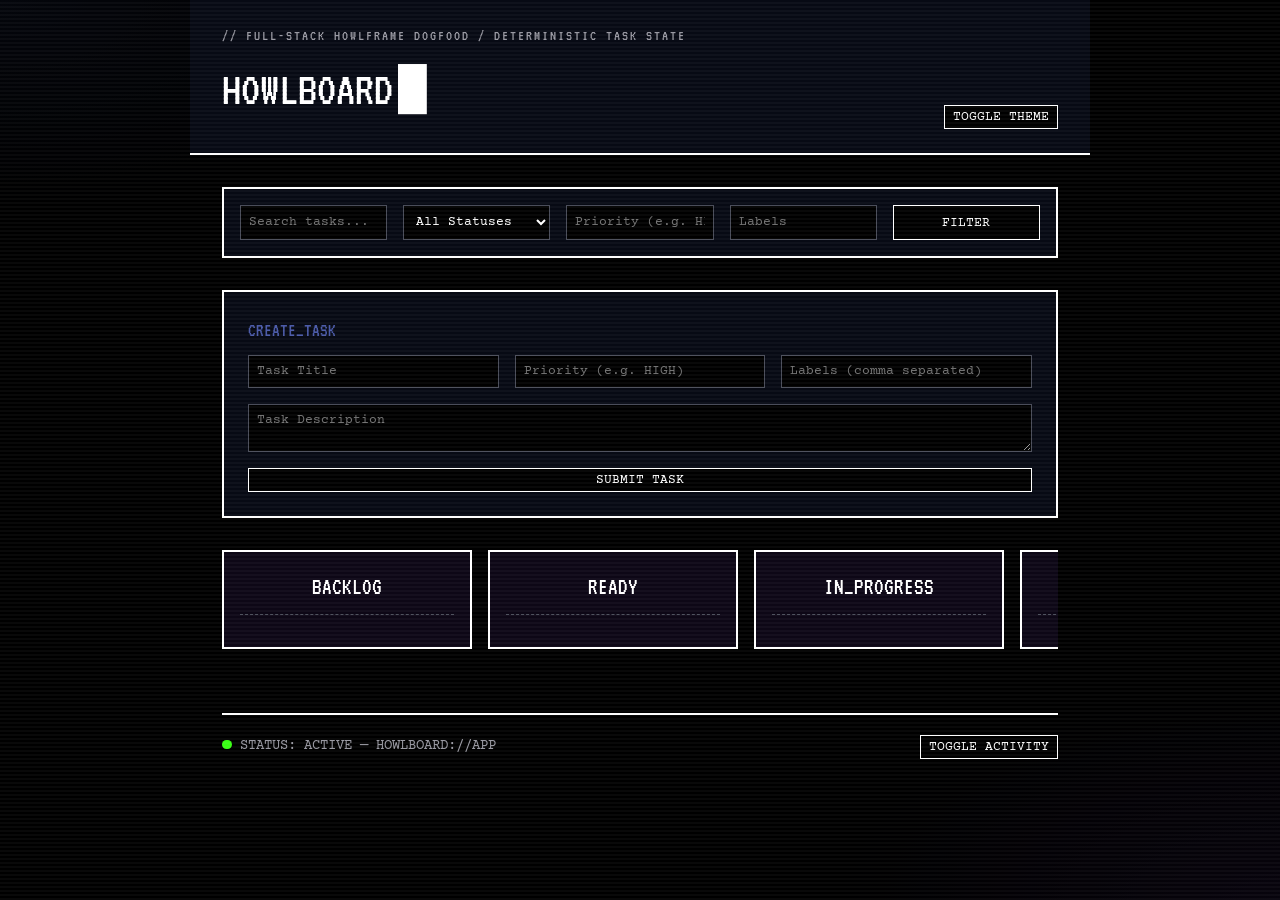
==== frontend/index.html @ 95d1010d "feat(board): persist tasks and activity history" ====
<!DOCTYPE html>
<html lang="en">
<head>
    <meta charset="UTF-8">
    <meta name="viewport" content="width=device-width, initial-scale=1.0">
    <title>HowlBoard | App</title>
    <link rel="stylesheet" href="styles.css">
</head>
<body>
    <div class="container">
        <header>
            <div>
                <p class="kicker">// full-stack howlframe dogfood / deterministic task state</p>
                <h1>HowlBoard</h1>
            </div>
            <div>
                <button id="theme-toggle">Toggle Theme</button>
            </div>
        </header>

        <div id="error" class="error"></div>

        <div class="filters">
            <input type="text" id="filter-search" placeholder="Search tasks..." />
            <select id="filter-status">
                <option value="">All Statuses</option>
                <option value="BACKLOG">BACKLOG</option>
                <option value="READY">READY</option>
                <option value="IN_PROGRESS">IN_PROGRESS</option>
                <option value="BLOCKED">BLOCKED</option>
                <option value="DONE">DONE</option>
            </select>
            <input type="text" id="filter-priority" placeholder="Priority (e.g. HIGH)" />
            <input type="text" id="filter-labels" placeholder="Labels" />
            <button id="filter-btn">Filter</button>
        </div>

        <div class="controls">
            <div class="controls-header">CREATE_TASK</div>
            <div class="form-group">
                <input type="text" id="new-task-title" placeholder="Task Title" />
                <input type="text" id="new-task-priority" placeholder="Priority (e.g. HIGH)" />
                <input type="text" id="new-task-labels" placeholder="Labels (comma separated)" />
            </div>
            <textarea id="new-task-desc" placeholder="Task Description" rows="2"></textarea>
            <button id="add-btn">Submit Task</button>
        </div>

        <div class="board">
            <div class="column" id="col-backlog">
                <div class="column-header">BACKLOG</div>
                <div id="tasks-backlog"></div>
            </div>
            <div class="column" id="col-ready">
                <div class="column-header">READY</div>
                <div id="tasks-ready"></div>
            </div>
            <div class="column" id="col-inprogress">
                <div class="column-header">IN_PROGRESS</div>
                <div id="tasks-inprogress"></div>
            </div>
            <div class="column" id="col-blocked">
                <div class="column-header">BLOCKED</div>
                <div id="tasks-blocked"></div>
            </div>
            <div class="column" id="col-done">
                <div class="column-header">DONE</div>
                <div id="tasks-done"></div>
            </div>
        </div>

        <div class="activity-drawer" id="activity-drawer">
            <h3>Activity History</h3>
            <div id="activity-list"></div>
        </div>

        <footer>
            <span><span class="status-dot"></span>STATUS: ACTIVE &mdash; HOWLBOARD://APP</span>
            <button id="activity-btn" style="margin-left:auto;">Toggle Activity</button>
        </footer>
    </div>
    <script src="app.js"></script>
</body>
</html>
---- frontend/styles.css ----
/* HowlBoard systems-console aesthetic */
@import url('https://fonts.googleapis.com/css2?family=Courier+Prime:ital,wght@0,400;0,700;1,400;1,700&family=VT323&display=swap');

:root {
  --bg: #000000;
  --bg-header: #070a14;
  --bg-code: #0d0716;
  --bg-hover: #131319;
  --fg: #ffffff;
  --fg-muted: #9a9aa3;
  --border: #4a4d5a;
  --border-strong: #ffffff;
  --edge-navy: #4a5aa8;
  --edge-plum: #6e4aa3;
  --edge-green: #39ff14;
  --scanline-color: rgba(255, 255, 255, 0.035);
}

.light-mode {
  --bg: #ffffff;
  --bg-header: #eef1fa;
  --bg-code: #f5f0fa;
  --bg-hover: #f2f2f5;
  --fg: #000000;
  --fg-muted: #55555f;
  --border: #c7c9d1;
  --border-strong: #000000;
  --edge-navy: #3f5089;
  --edge-plum: #6a4d8f;
  --edge-green: #1fa62e;
  --scanline-color: rgba(0, 0, 0, 0.035);
}

* { box-sizing: border-box; }

body {
  margin: 0;
  padding: 0;
  background-color: var(--bg);
  color: var(--fg);
  font-family: 'Courier Prime', 'Courier New', Courier, monospace;
  font-size: 16px;
  line-height: 1.6;
  overflow-x: hidden;
}

body::before {
  content: " ";
  display: block;
  position: fixed;
  inset: 0;
  background:
    radial-gradient(ellipse 60% 40% at 0% 0%, var(--bg-header) 0%, transparent 60%),
    radial-gradient(ellipse 60% 40% at 100% 100%, var(--bg-code) 0%, transparent 60%);
  opacity: 0.6;
  z-index: 0;
  pointer-events: none;
}

body::after {
  content: " ";
  display: block;
  position: fixed;
  top: 0; left: 0; bottom: 0; right: 0;
  background: linear-gradient(rgba(0, 0, 0, 0) 50%, var(--scanline-color) 50%);
  z-index: 2;
  background-size: 100% 4px;
  pointer-events: none;
}

.container {
  max-width: 900px;
  margin: 0 auto;
  padding: 2rem;
  position: relative;
  z-index: 1;
}

header {
  background-color: var(--bg-header);
  border-bottom: 2px solid var(--border-strong);
  margin: -2rem -2rem 2rem -2rem;
  padding: 1.5rem 2rem;
  display: flex;
  justify-content: space-between;
  align-items: flex-end;
}

.kicker {
  font-family: 'VT323', monospace;
  color: var(--fg-muted);
  text-transform: uppercase;
  letter-spacing: 2px;
  font-size: 0.95rem;
  margin: 0 0 0.25rem 0;
}

h1, h2, h3 {
  font-family: 'VT323', 'Courier New', Courier, monospace;
  text-transform: uppercase;
  margin: 0 0 1rem 0;
  font-weight: normal;
}

h1 {
  font-size: 3rem;
  margin-bottom: 0;
  letter-spacing: 0;
}
h1::after {
  content: '█';
  animation: blink 1s step-end infinite;
  margin-left: 5px;
}
@keyframes blink {
  0%, 100% { opacity: 1; }
  50% { opacity: 0; }
}

.error {
  color: #ff3333;
  margin-bottom: 1rem;
  font-weight: bold;
}

.board {
  display: flex;
  gap: 1rem;
  overflow-x: auto;
  padding-bottom: 1rem;
}

.column {
  flex: 1;
  min-width: 250px;
  background: var(--bg-code);
  border: 2px solid var(--border-strong);
  padding: 1rem;
  display: flex;
  flex-direction: column;
  gap: 1rem;
}

.column-header {
  font-family: 'VT323', monospace;
  font-size: 1.5rem;
  border-bottom: 1px dashed var(--border);
  padding-bottom: 0.5rem;
  text-align: center;
}

.task-card {
  background: var(--bg);
  border: 1px solid var(--border);
  padding: 1rem;
  display: flex;
  flex-direction: column;
  gap: 0.5rem;
}

.task-card:hover {
  border-color: var(--edge-plum);
}

.task-id {
  font-family: 'VT323', monospace;
  color: var(--fg-muted);
  font-size: 0.9rem;
}

.task-title {
  font-weight: bold;
}

.task-desc {
  font-size: 0.85rem;
  color: var(--fg-muted);
}

.task-meta {
  display: flex;
  justify-content: space-between;
  font-size: 0.8rem;
  color: var(--edge-navy);
}

.task-actions {
  display: flex;
  gap: 0.5rem;
  margin-top: 0.5rem;
  flex-wrap: wrap;
}

button {
  background-color: var(--bg);
  color: var(--fg);
  border: 1px solid var(--border-strong);
  padding: 0.25rem 0.5rem;
  font-family: 'Courier Prime', monospace;
  font-size: 0.8rem;
  cursor: pointer;
  text-transform: uppercase;
}

button:hover {
  background-color: var(--fg);
  color: var(--bg);
}

.controls {
  background: var(--bg-header);
  border: 2px solid var(--border-strong);
  padding: 1.5rem;
  margin-bottom: 2rem;
  display: flex;
  flex-direction: column;
  gap: 1rem;
}

.controls-header {
  font-family: 'VT323', monospace;
  font-size: 1.2rem;
  color: var(--edge-navy);
  margin-bottom: -0.5rem;
}

input, textarea, select {
  background-color: var(--bg);
  color: var(--fg);
  border: 1px solid var(--border);
  padding: 0.5rem;
  font-family: 'Courier Prime', monospace;
  width: 100%;
}

input:focus, textarea:focus, select:focus {
  outline: 1px solid var(--edge-navy);
}

.form-group {
  display: flex;
  gap: 1rem;
}

.form-group > * {
  flex: 1;
}

footer {
  border-top: 2px solid var(--border-strong);
  margin-top: 3rem;
  padding-top: 1.25rem;
  color: var(--fg-muted);
  font-size: 0.9rem;
  display: flex;
  justify-content: space-between;
}
.status-dot {
  display: inline-block;
  width: 0.6rem;
  height: 0.6rem;
  border-radius: 50%;
  background-color: var(--edge-green);
  margin-right: 0.5rem;
  animation: blink 2s step-end infinite;
}

.visible {
  display: block !important;
}

.filters {
  background: var(--bg-header);
  border: 2px solid var(--border-strong);
  padding: 1rem;
  margin-bottom: 2rem;
  display: flex;
  gap: 1rem;
}

.filters > * {
  flex: 1;
}

.activity-drawer {
  display: none;
  background: var(--bg-code);
  border: 2px solid var(--border-strong);
  padding: 1rem;
  margin-top: 2rem;
}

.activity-item {
  border-bottom: 1px dashed var(--border);
  padding: 0.5rem 0;
  font-size: 0.85rem;
}
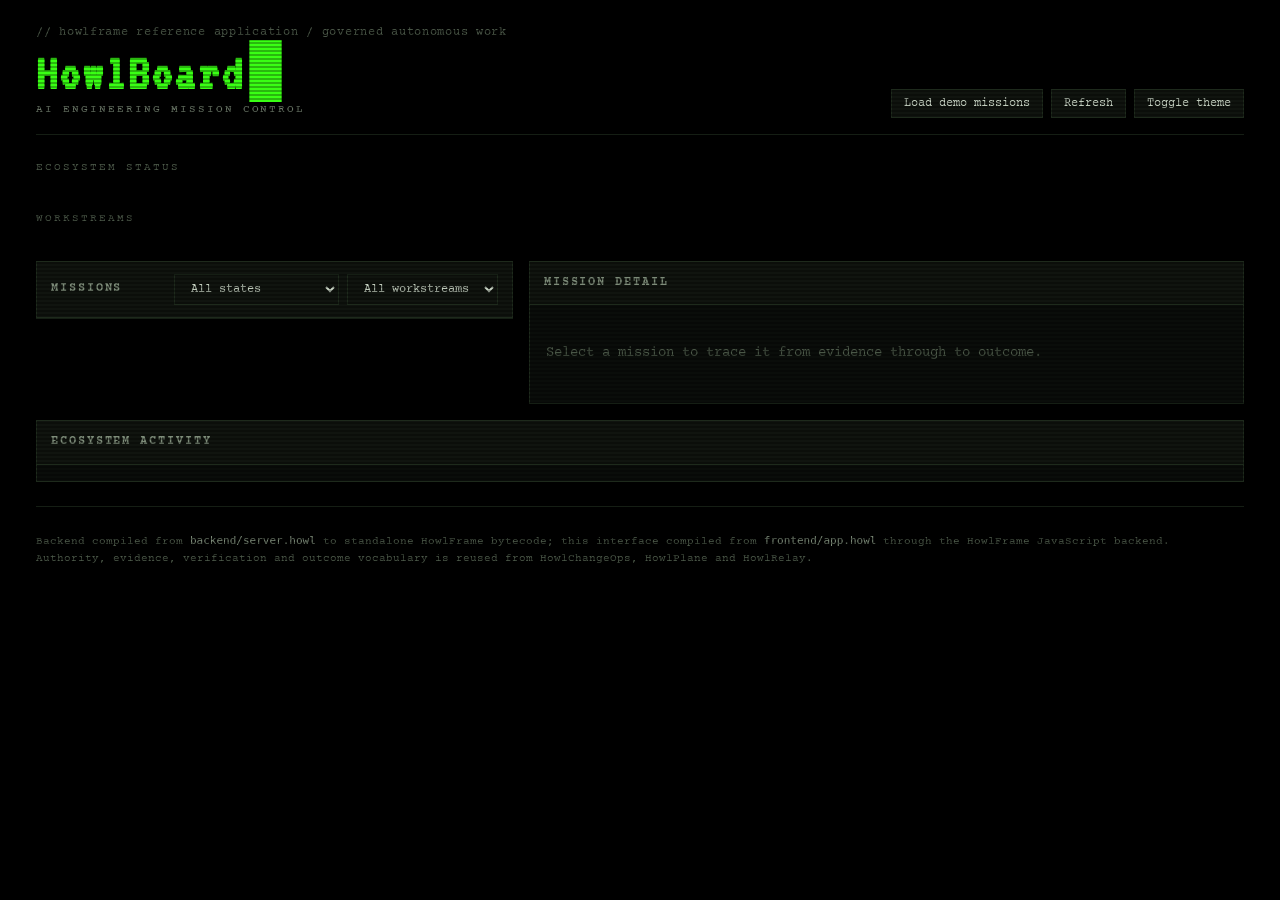
==== commit a85f3903: "feat: supersede the task board with a governed mission model HowlBoard was a generic Kanban board th" ====
--- a/frontend/index.html
+++ b/frontend/index.html
@@ -3,82 +3,94 @@
 <head>
     <meta charset="UTF-8">
     <meta name="viewport" content="width=device-width, initial-scale=1.0">
-    <title>HowlBoard | App</title>
+    <title>HowlBoard | AI Engineering Mission Control</title>
     <link rel="stylesheet" href="styles.css">
 </head>
 <body>
+    <a class="skip-link" href="#missions">Skip to missions</a>
+
     <div class="container">
-        <header>
+        <header class="masthead">
             <div>
-                <p class="kicker">// full-stack howlframe dogfood / deterministic task state</p>
+                <p class="kicker">// howlframe reference application / governed autonomous work</p>
                 <h1>HowlBoard</h1>
+                <p class="subtitle">AI engineering mission control</p>
             </div>
-            <div>
-                <button id="theme-toggle">Toggle Theme</button>
+            <div class="masthead-actions">
+                <button id="seed-btn" type="button">Load demo missions</button>
+                <button id="refresh-btn" type="button">Refresh</button>
+                <button id="theme-toggle" type="button">Toggle theme</button>
             </div>
         </header>
 
-        <div id="error" class="error"></div>
+        <div id="error" class="error" role="alert" aria-live="assertive"></div>
 
-        <div class="filters">
-            <input type="text" id="filter-search" placeholder="Search tasks..." />
-            <select id="filter-status">
-                <option value="">All Statuses</option>
-                <option value="BACKLOG">BACKLOG</option>
-                <option value="READY">READY</option>
-                <option value="IN_PROGRESS">IN_PROGRESS</option>
-                <option value="BLOCKED">BLOCKED</option>
-                <option value="DONE">DONE</option>
-            </select>
-            <input type="text" id="filter-priority" placeholder="Priority (e.g. HIGH)" />
-            <input type="text" id="filter-labels" placeholder="Labels" />
-            <button id="filter-btn">Filter</button>
+        <section aria-labelledby="status-heading">
+            <h2 id="status-heading" class="section-heading">Ecosystem status</h2>
+            <div id="stats" class="stats"></div>
+        </section>
+
+        <section aria-labelledby="projects-heading">
+            <h2 id="projects-heading" class="section-heading">Workstreams</h2>
+            <div id="projects" class="projects"></div>
+        </section>
+
+        <div class="layout">
+            <section id="missions" class="panel" aria-labelledby="missions-heading">
+                <div class="panel-head">
+                    <h2 id="missions-heading">Missions</h2>
+                    <div class="filters">
+                        <label class="visually-hidden" for="filter-state">Filter by state</label>
+                        <select id="filter-state">
+                            <option value="">All states</option>
+                            <option value="CREATED">CREATED</option>
+                            <option value="ROUTED">ROUTED</option>
+                            <option value="EXECUTING">EXECUTING</option>
+                            <option value="AWAITING_APPROVAL">AWAITING_APPROVAL</option>
+                            <option value="VERIFYING">VERIFYING</option>
+                            <option value="REMEDIATING">REMEDIATING</option>
+                            <option value="BLOCKED">BLOCKED</option>
+                            <option value="COMPLETED">COMPLETED</option>
+                            <option value="FAILED">FAILED</option>
+                            <option value="CLOSED">CLOSED</option>
+                        </select>
+                        <label class="visually-hidden" for="filter-project">Filter by project</label>
+                        <select id="filter-project">
+                            <option value="">All workstreams</option>
+                        </select>
+                    </div>
+                </div>
+                <div id="mission-list" class="mission-list" aria-live="polite"></div>
+            </section>
+
+            <section id="detail" class="panel detail" aria-labelledby="detail-heading" tabindex="-1">
+                <div class="panel-head">
+                    <h2 id="detail-heading">Mission detail</h2>
+                </div>
+                <div id="mission-detail" class="mission-detail">
+                    <p class="empty">Select a mission to trace it from evidence through to outcome.</p>
+                </div>
+            </section>
         </div>
 
-        <div class="controls">
-            <div class="controls-header">CREATE_TASK</div>
-            <div class="form-group">
-                <input type="text" id="new-task-title" placeholder="Task Title" />
-                <input type="text" id="new-task-priority" placeholder="Priority (e.g. HIGH)" />
-                <input type="text" id="new-task-labels" placeholder="Labels (comma separated)" />
+        <section class="panel" aria-labelledby="feed-heading">
+            <div class="panel-head">
+                <h2 id="feed-heading">Ecosystem activity</h2>
             </div>
-            <textarea id="new-task-desc" placeholder="Task Description" rows="2"></textarea>
-            <button id="add-btn">Submit Task</button>
-        </div>
+            <div id="feed" class="feed" aria-live="polite"></div>
+        </section>
 
-        <div class="board">
-            <div class="column" id="col-backlog">
-                <div class="column-header">BACKLOG</div>
-                <div id="tasks-backlog"></div>
-            </div>
-            <div class="column" id="col-ready">
-                <div class="column-header">READY</div>
-                <div id="tasks-ready"></div>
-            </div>
-            <div class="column" id="col-inprogress">
-                <div class="column-header">IN_PROGRESS</div>
-                <div id="tasks-inprogress"></div>
-            </div>
-            <div class="column" id="col-blocked">
-                <div class="column-header">BLOCKED</div>
-                <div id="tasks-blocked"></div>
-            </div>
-            <div class="column" id="col-done">
-                <div class="column-header">DONE</div>
-                <div id="tasks-done"></div>
-            </div>
-        </div>
-
-        <div class="activity-drawer" id="activity-drawer">
-            <h3>Activity History</h3>
-            <div id="activity-list"></div>
-        </div>
-
-        <footer>
-            <span><span class="status-dot"></span>STATUS: ACTIVE &mdash; HOWLBOARD://APP</span>
-            <button id="activity-btn" style="margin-left:auto;">Toggle Activity</button>
+        <footer class="colophon">
+            <p>
+                Backend compiled from <code>backend/server.howl</code> to standalone
+                HowlFrame bytecode; this interface compiled from
+                <code>frontend/app.howl</code> through the HowlFrame JavaScript backend.
+                Authority, evidence, verification and outcome vocabulary is reused from
+                HowlChangeOps, HowlPlane and HowlRelay.
+            </p>
         </footer>
     </div>
+
     <script src="app.js"></script>
 </body>
 </html>
--- a/frontend/styles.css
+++ b/frontend/styles.css
@@ -1,297 +1,473 @@
-/* HowlBoard systems-console aesthetic */
-@import url('https://fonts.googleapis.com/css2?family=Courier+Prime:ital,wght@0,400;0,700;1,400;1,700&family=VT323&display=swap');
+/* HowlBoard mission control.
+   Keeps the CRT/phosphor identity of the original board, but state colour is
+   semantic: one hue per lifecycle state, reused nowhere else. Every state also
+   carries a text label, so nothing is signalled by colour alone. */
+
+@import url('https://fonts.googleapis.com/css2?family=Courier+Prime:wght@400;700&family=VT323&display=swap');
 
 :root {
-  --bg: #000000;
-  --bg-header: #070a14;
-  --bg-code: #0d0716;
-  --bg-hover: #131319;
-  --fg: #ffffff;
-  --fg-muted: #9a9aa3;
-  --border: #4a4d5a;
-  --border-strong: #ffffff;
-  --edge-navy: #4a5aa8;
-  --edge-plum: #6e4aa3;
-  --edge-green: #39ff14;
-  --scanline-color: rgba(255, 255, 255, 0.035);
-}
-
-.light-mode {
-  --bg: #ffffff;
-  --bg-header: #eef1fa;
-  --bg-code: #f5f0fa;
-  --bg-hover: #f2f2f5;
-  --fg: #000000;
-  --fg-muted: #55555f;
-  --border: #c7c9d1;
-  --border-strong: #000000;
-  --edge-navy: #3f5089;
-  --edge-plum: #6a4d8f;
-  --edge-green: #1fa62e;
-  --scanline-color: rgba(0, 0, 0, 0.035);
+    --bg: #000000;
+    --panel: #0a0d0a;
+    --panel-2: #10140f;
+    --edge: #1e2a1c;
+    --text: #c8d4c4;
+    --text-dim: #7d8c79;
+    --text-faint: #4d5a4a;
+
+    --phosphor: #39ff14;
+    --executing: #35d6f5;
+    --awaiting: #f2a91b;
+    --blocked: #ff7a2f;
+    --failed: #ff4d4d;
+    --verifying: #b07cff;
+    --remediating: #ff9f43;
+    --completed: #39ff14;
+    --closed: #6f7d6c;
+
+    --scanline: rgba(0, 0, 0, 0.28);
+    --mono: 'Courier Prime', 'DejaVu Sans Mono', ui-monospace, monospace;
+    --display: 'VT323', 'Courier Prime', monospace;
+}
+
+body.light-mode {
+    --bg: #e7e1ce;
+    --panel: #f4f0e4;
+    --panel-2: #ece7d7;
+    --edge: #c3bca6;
+    --text: #14191c;
+    --text-dim: #4a5158;
+    --text-faint: #6f7780;
+    --phosphor: #0d7a2e;
+    --executing: #087faf;
+    --awaiting: #a3700c;
+    --blocked: #c2521a;
+    --failed: #b32626;
+    --verifying: #6a3fb0;
+    --remediating: #b3651a;
+    --completed: #0d7a2e;
+    --closed: #6f7780;
+    --scanline: rgba(255, 255, 255, 0.22);
 }
 
 * { box-sizing: border-box; }
 
 body {
-  margin: 0;
-  padding: 0;
-  background-color: var(--bg);
-  color: var(--fg);
-  font-family: 'Courier Prime', 'Courier New', Courier, monospace;
-  font-size: 16px;
-  line-height: 1.6;
-  overflow-x: hidden;
-}
-
-body::before {
-  content: " ";
-  display: block;
-  position: fixed;
-  inset: 0;
-  background:
-    radial-gradient(ellipse 60% 40% at 0% 0%, var(--bg-header) 0%, transparent 60%),
-    radial-gradient(ellipse 60% 40% at 100% 100%, var(--bg-code) 0%, transparent 60%);
-  opacity: 0.6;
-  z-index: 0;
-  pointer-events: none;
+    margin: 0;
+    background: var(--bg);
+    color: var(--text);
+    font-family: var(--mono);
+    font-size: 14px;
+    line-height: 1.55;
 }
 
 body::after {
-  content: " ";
-  display: block;
-  position: fixed;
-  top: 0; left: 0; bottom: 0; right: 0;
-  background: linear-gradient(rgba(0, 0, 0, 0) 50%, var(--scanline-color) 50%);
-  z-index: 2;
-  background-size: 100% 4px;
-  pointer-events: none;
+    content: "";
+    position: fixed;
+    inset: 0;
+    pointer-events: none;
+    z-index: 9999;
+    background: linear-gradient(transparent 50%, var(--scanline) 50%);
+    background-size: 100% 4px;
 }
 
 .container {
-  max-width: 900px;
-  margin: 0 auto;
-  padding: 2rem;
-  position: relative;
-  z-index: 1;
-}
-
-header {
-  background-color: var(--bg-header);
-  border-bottom: 2px solid var(--border-strong);
-  margin: -2rem -2rem 2rem -2rem;
-  padding: 1.5rem 2rem;
-  display: flex;
-  justify-content: space-between;
-  align-items: flex-end;
+    max-width: 1240px;
+    margin: 0 auto;
+    padding-block: 24px;
+    padding-inline: 16px;
+}
+
+.skip-link {
+    position: absolute;
+    left: -9999px;
+    background: var(--phosphor);
+    color: var(--bg);
+    padding: 8px 14px;
+    z-index: 10000;
+}
+.skip-link:focus { left: 16px; top: 16px; }
+
+.visually-hidden {
+    position: absolute;
+    width: 1px; height: 1px;
+    margin: -1px; padding: 0;
+    overflow: hidden; clip: rect(0 0 0 0);
+    white-space: nowrap; border: 0;
+}
+
+/* ---------------------------------------------------------------- masthead */
+
+.masthead {
+    display: flex;
+    flex-wrap: wrap;
+    gap: 16px;
+    justify-content: space-between;
+    align-items: flex-end;
+    border-bottom: 1px solid var(--edge);
+    padding-bottom: 16px;
+    margin-bottom: 24px;
 }
 
 .kicker {
-  font-family: 'VT323', monospace;
-  color: var(--fg-muted);
-  text-transform: uppercase;
-  letter-spacing: 2px;
-  font-size: 0.95rem;
-  margin: 0 0 0.25rem 0;
-}
-
-h1, h2, h3 {
-  font-family: 'VT323', 'Courier New', Courier, monospace;
-  text-transform: uppercase;
-  margin: 0 0 1rem 0;
-  font-weight: normal;
-}
-
-h1 {
-  font-size: 3rem;
-  margin-bottom: 0;
-  letter-spacing: 0;
-}
-h1::after {
-  content: '█';
-  animation: blink 1s step-end infinite;
-  margin-left: 5px;
-}
-@keyframes blink {
-  0%, 100% { opacity: 1; }
-  50% { opacity: 0; }
+    margin: 0;
+    color: var(--text-faint);
+    font-size: 12px;
+    letter-spacing: 0.06em;
+}
+
+.masthead h1 {
+    font-family: var(--display);
+    font-size: 52px;
+    line-height: 1;
+    margin: 4px 0 0;
+    color: var(--phosphor);
+    letter-spacing: 0.04em;
+}
+.masthead h1::after {
+    content: "\2588";
+    animation: blink 1.1s step-end infinite;
+    margin-left: 6px;
+}
+@keyframes blink { 50% { opacity: 0; } }
+
+.subtitle {
+    margin: 2px 0 0;
+    color: var(--text-dim);
+    text-transform: uppercase;
+    letter-spacing: 0.18em;
+    font-size: 11px;
+}
+
+.masthead-actions { display: flex; flex-wrap: wrap; gap: 8px; }
+
+button, select {
+    font-family: var(--mono);
+    font-size: 12px;
+    background: var(--panel-2);
+    color: var(--text);
+    border: 1px solid var(--edge);
+    padding: 7px 12px;
+    cursor: pointer;
+}
+button:hover, select:hover { border-color: var(--phosphor); color: var(--phosphor); }
+button:focus-visible, select:focus-visible, [tabindex]:focus-visible, a:focus-visible {
+    outline: 2px solid var(--phosphor);
+    outline-offset: 2px;
 }
 
 .error {
-  color: #ff3333;
-  margin-bottom: 1rem;
-  font-weight: bold;
-}
-
-.board {
-  display: flex;
-  gap: 1rem;
-  overflow-x: auto;
-  padding-bottom: 1rem;
-}
-
-.column {
-  flex: 1;
-  min-width: 250px;
-  background: var(--bg-code);
-  border: 2px solid var(--border-strong);
-  padding: 1rem;
-  display: flex;
-  flex-direction: column;
-  gap: 1rem;
-}
-
-.column-header {
-  font-family: 'VT323', monospace;
-  font-size: 1.5rem;
-  border-bottom: 1px dashed var(--border);
-  padding-bottom: 0.5rem;
-  text-align: center;
-}
-
-.task-card {
-  background: var(--bg);
-  border: 1px solid var(--border);
-  padding: 1rem;
-  display: flex;
-  flex-direction: column;
-  gap: 0.5rem;
-}
-
-.task-card:hover {
-  border-color: var(--edge-plum);
-}
-
-.task-id {
-  font-family: 'VT323', monospace;
-  color: var(--fg-muted);
-  font-size: 0.9rem;
-}
-
-.task-title {
-  font-weight: bold;
-}
-
-.task-desc {
-  font-size: 0.85rem;
-  color: var(--fg-muted);
-}
-
-.task-meta {
-  display: flex;
-  justify-content: space-between;
-  font-size: 0.8rem;
-  color: var(--edge-navy);
-}
-
-.task-actions {
-  display: flex;
-  gap: 0.5rem;
-  margin-top: 0.5rem;
-  flex-wrap: wrap;
-}
-
-button {
-  background-color: var(--bg);
-  color: var(--fg);
-  border: 1px solid var(--border-strong);
-  padding: 0.25rem 0.5rem;
-  font-family: 'Courier Prime', monospace;
-  font-size: 0.8rem;
-  cursor: pointer;
-  text-transform: uppercase;
-}
-
-button:hover {
-  background-color: var(--fg);
-  color: var(--bg);
-}
-
-.controls {
-  background: var(--bg-header);
-  border: 2px solid var(--border-strong);
-  padding: 1.5rem;
-  margin-bottom: 2rem;
-  display: flex;
-  flex-direction: column;
-  gap: 1rem;
-}
-
-.controls-header {
-  font-family: 'VT323', monospace;
-  font-size: 1.2rem;
-  color: var(--edge-navy);
-  margin-bottom: -0.5rem;
-}
-
-input, textarea, select {
-  background-color: var(--bg);
-  color: var(--fg);
-  border: 1px solid var(--border);
-  padding: 0.5rem;
-  font-family: 'Courier Prime', monospace;
-  width: 100%;
-}
-
-input:focus, textarea:focus, select:focus {
-  outline: 1px solid var(--edge-navy);
-}
-
-.form-group {
-  display: flex;
-  gap: 1rem;
-}
-
-.form-group > * {
-  flex: 1;
-}
-
-footer {
-  border-top: 2px solid var(--border-strong);
-  margin-top: 3rem;
-  padding-top: 1.25rem;
-  color: var(--fg-muted);
-  font-size: 0.9rem;
-  display: flex;
-  justify-content: space-between;
-}
-.status-dot {
-  display: inline-block;
-  width: 0.6rem;
-  height: 0.6rem;
-  border-radius: 50%;
-  background-color: var(--edge-green);
-  margin-right: 0.5rem;
-  animation: blink 2s step-end infinite;
-}
-
-.visible {
-  display: block !important;
-}
-
-.filters {
-  background: var(--bg-header);
-  border: 2px solid var(--border-strong);
-  padding: 1rem;
-  margin-bottom: 2rem;
-  display: flex;
-  gap: 1rem;
-}
-
-.filters > * {
-  flex: 1;
-}
-
-.activity-drawer {
-  display: none;
-  background: var(--bg-code);
-  border: 2px solid var(--border-strong);
-  padding: 1rem;
-  margin-top: 2rem;
-}
-
-.activity-item {
-  border-bottom: 1px dashed var(--border);
-  padding: 0.5rem 0;
-  font-size: 0.85rem;
-}
+    color: var(--failed);
+    border-left: 3px solid var(--failed);
+    padding-left: 10px;
+    margin-bottom: 16px;
+    min-height: 0;
+}
+.error:empty { display: none; }
+
+.section-heading {
+    font-size: 11px;
+    text-transform: uppercase;
+    letter-spacing: 0.18em;
+    color: var(--text-faint);
+    margin: 0 0 10px;
+    font-weight: 400;
+}
+
+/* ------------------------------------------------------------------ stats */
+
+.stats {
+    display: grid;
+    grid-template-columns: repeat(auto-fit, minmax(150px, 1fr));
+    gap: 10px;
+    margin-bottom: 24px;
+}
+
+.stat {
+    background: var(--panel);
+    border: 1px solid var(--edge);
+    border-left: 3px solid var(--text-faint);
+    padding: 12px 14px;
+}
+.stat .value { font-family: var(--display); font-size: 36px; line-height: 1; }
+.stat .label {
+    display: block;
+    font-size: 10px;
+    text-transform: uppercase;
+    letter-spacing: 0.14em;
+    color: var(--text-dim);
+    margin-top: 6px;
+}
+.stat.alert { border-left-color: var(--failed); }
+.stat.alert .value { color: var(--failed); }
+.stat.warn { border-left-color: var(--awaiting); }
+.stat.warn .value { color: var(--awaiting); }
+.stat.live { border-left-color: var(--executing); }
+.stat.live .value { color: var(--executing); }
+
+.projects { display: flex; flex-wrap: wrap; gap: 8px; margin-bottom: 24px; }
+.project-chip {
+    background: var(--panel);
+    border: 1px solid var(--edge);
+    padding: 5px 10px;
+    font-size: 12px;
+}
+.project-chip .count { color: var(--phosphor); margin-left: 6px; }
+
+/* ----------------------------------------------------------------- layout */
+
+.layout {
+    display: grid;
+    grid-template-columns: minmax(0, 4fr) minmax(0, 6fr);
+    gap: 16px;
+    align-items: start;
+}
+
+.panel {
+    background: var(--panel);
+    border: 1px solid var(--edge);
+    margin-bottom: 16px;
+}
+
+.panel-head {
+    display: flex;
+    flex-wrap: wrap;
+    gap: 10px;
+    justify-content: space-between;
+    align-items: center;
+    padding: 12px 14px;
+    border-bottom: 1px solid var(--edge);
+    background: var(--panel-2);
+}
+.panel-head h2 {
+    margin: 0;
+    font-size: 12px;
+    text-transform: uppercase;
+    letter-spacing: 0.16em;
+    font-weight: 700;
+    color: var(--text-dim);
+}
+.filters { display: flex; gap: 8px; flex-wrap: wrap; }
+
+/* ----------------------------------------------------------- mission list */
+
+.mission-list { max-height: 720px; overflow-y: auto; }
+
+.mission-row {
+    display: block;
+    width: 100%;
+    text-align: left;
+    background: transparent;
+    border: 0;
+    border-bottom: 1px solid var(--edge);
+    border-left: 3px solid var(--text-faint);
+    padding: 12px 14px;
+    cursor: pointer;
+}
+.mission-row:hover { background: var(--panel-2); color: inherit; }
+.mission-row[aria-current="true"] { background: var(--panel-2); }
+.mission-row .row-top {
+    display: flex; gap: 10px; justify-content: space-between; align-items: baseline;
+}
+.mission-row .mid { color: var(--text-faint); font-size: 11px; letter-spacing: 0.08em; }
+.mission-row .title { display: block; margin: 4px 0 8px; color: var(--text); }
+.mission-row .row-meta { display: flex; flex-wrap: wrap; gap: 8px; font-size: 11px; color: var(--text-dim); }
+
+/* State colour is one hue per state, always paired with its text label. */
+.state {
+    font-size: 10px;
+    letter-spacing: 0.12em;
+    text-transform: uppercase;
+    padding: 2px 7px;
+    border: 1px solid currentColor;
+    white-space: nowrap;
+}
+.state-EXECUTING { color: var(--executing); }
+.state-AWAITING_APPROVAL { color: var(--awaiting); }
+.state-BLOCKED { color: var(--blocked); }
+.state-FAILED { color: var(--failed); }
+.state-VERIFYING { color: var(--verifying); }
+.state-REMEDIATING { color: var(--remediating); }
+.state-COMPLETED { color: var(--completed); }
+.state-CLOSED { color: var(--closed); }
+.state-CREATED, .state-ROUTED { color: var(--text-dim); }
+
+.mission-row.s-EXECUTING { border-left-color: var(--executing); }
+.mission-row.s-AWAITING_APPROVAL { border-left-color: var(--awaiting); }
+.mission-row.s-BLOCKED { border-left-color: var(--blocked); }
+.mission-row.s-FAILED { border-left-color: var(--failed); }
+.mission-row.s-VERIFYING { border-left-color: var(--verifying); }
+.mission-row.s-REMEDIATING { border-left-color: var(--remediating); }
+.mission-row.s-COMPLETED { border-left-color: var(--completed); }
+.mission-row.s-CLOSED { border-left-color: var(--closed); }
+
+.badge {
+    font-size: 10px;
+    letter-spacing: 0.1em;
+    padding: 2px 6px;
+    border: 1px dashed var(--text-faint);
+    color: var(--text-faint);
+    text-transform: uppercase;
+}
+.badge.demo { border-color: var(--awaiting); color: var(--awaiting); }
+.badge.ledger { border-color: var(--executing); color: var(--executing); }
+
+/* --------------------------------------------------------- mission detail */
+
+.mission-detail { padding: 0; }
+.empty { padding: 24px 16px; color: var(--text-faint); }
+
+/* The spine: each stage of the lifecycle in order, top to bottom. */
+.stage { border-bottom: 1px solid var(--edge); padding: 14px 16px; }
+.stage:last-child { border-bottom: 0; }
+.stage > h3 {
+    margin: 0 0 10px;
+    font-size: 10px;
+    letter-spacing: 0.22em;
+    text-transform: uppercase;
+    color: var(--text-faint);
+    font-weight: 400;
+    display: flex;
+    align-items: center;
+    gap: 8px;
+}
+.stage > h3::before {
+    content: attr(data-step);
+    color: var(--phosphor);
+    border: 1px solid var(--edge);
+    padding: 1px 5px;
+    font-size: 10px;
+}
+
+.detail-title { font-family: var(--display); font-size: 30px; line-height: 1.1; margin: 0 0 6px; color: var(--text); }
+.detail-desc { color: var(--text-dim); margin: 0 0 10px; }
+.kv { display: grid; grid-template-columns: minmax(120px, auto) 1fr; gap: 4px 14px; font-size: 12px; }
+.kv dt { color: var(--text-faint); text-transform: uppercase; letter-spacing: 0.1em; font-size: 10px; padding-top: 3px; }
+.kv dd { margin: 0; overflow-wrap: anywhere; }
+
+.chips { display: flex; flex-wrap: wrap; gap: 6px; }
+
+.item {
+    border-left: 2px solid var(--edge);
+    padding: 6px 0 6px 10px;
+    margin-bottom: 8px;
+}
+.item:last-child { margin-bottom: 0; }
+.item .item-head { display: flex; flex-wrap: wrap; gap: 8px; align-items: baseline; }
+.item .item-sub { color: var(--text-faint); font-size: 11px; overflow-wrap: anywhere; }
+
+.tag {
+    font-size: 10px;
+    letter-spacing: 0.1em;
+    text-transform: uppercase;
+    color: var(--text-dim);
+    border: 1px solid var(--edge);
+    padding: 1px 6px;
+}
+
+/* Gate and verification status. "claimed" is deliberately not green: it means
+   the agent asserted a result that was never independently verified. */
+.status { font-size: 11px; letter-spacing: 0.08em; text-transform: uppercase; white-space: nowrap; }
+.status-PASS, .status-passed { color: var(--completed); }
+.status-FAIL, .status-failed { color: var(--failed); }
+.status-PENDING { color: var(--awaiting); }
+.status-EXPIRED { color: var(--blocked); }
+.status-claimed { color: var(--awaiting); }
+
+.verification-row {
+    display: flex;
+    flex-wrap: wrap;
+    gap: 10px;
+    justify-content: space-between;
+    align-items: baseline;
+    border-left: 2px solid var(--edge);
+    padding: 6px 0 6px 10px;
+    margin-bottom: 6px;
+}
+.verification-row.v-passed { border-left-color: var(--completed); }
+.verification-row.v-failed { border-left-color: var(--failed); }
+.verification-row.v-claimed { border-left-color: var(--awaiting); }
+
+.claim-warning {
+    display: block;
+    color: var(--awaiting);
+    font-size: 11px;
+    margin-top: 2px;
+}
+
+.authority-banner {
+    border: 1px solid currentColor;
+    padding: 8px 10px;
+    margin-bottom: 10px;
+    font-size: 12px;
+    letter-spacing: 0.06em;
+}
+.env-DELEGATED_AUTHORITY_ALLOW { color: var(--completed); }
+.env-ENVELOPE_EXPIRED { color: var(--blocked); }
+.env-ENVELOPE_ABSENT { color: var(--awaiting); }
+.env-DENIED_BY_ENVELOPE { color: var(--failed); }
+.env-ENVELOPE_TAMPERED, .env-OUTSIDE_ENVELOPE_SCOPE { color: var(--failed); }
+
+.plan-step { display: flex; gap: 10px; align-items: baseline; padding: 4px 0; }
+.plan-step .marker { width: 1.6em; color: var(--text-faint); flex: none; }
+.plan-step.p-complete .marker { color: var(--completed); }
+.plan-step.p-active .marker { color: var(--executing); }
+.plan-step.p-failed .marker { color: var(--failed); }
+.plan-step.p-skipped { color: var(--text-faint); text-decoration: line-through; }
+
+.timeline { border-left: 1px solid var(--edge); margin-left: 6px; }
+.timeline-row { display: flex; gap: 12px; padding: 4px 0 4px 14px; position: relative; font-size: 12px; }
+.timeline-row::before {
+    content: "";
+    position: absolute;
+    left: -4px; top: 12px;
+    width: 7px; height: 7px;
+    background: var(--text-faint);
+}
+.timeline-row.t-human::before { background: var(--awaiting); }
+.timeline-row.t-fail::before { background: var(--failed); }
+.timeline-row.t-done::before { background: var(--completed); }
+.timeline-row .at { color: var(--text-faint); flex: none; font-size: 11px; }
+.timeline-row .what { color: var(--text); }
+.timeline-row .who { color: var(--text-dim); font-size: 11px; }
+
+.outcome-line { font-family: var(--display); font-size: 26px; letter-spacing: 0.04em; }
+.outcome-task_completed { color: var(--completed); }
+.outcome-task_failed { color: var(--failed); }
+.outcome-task_closed { color: var(--closed); }
+.outcome-pending { color: var(--text-faint); }
+
+.actions { display: flex; flex-wrap: wrap; gap: 8px; margin-top: 12px; }
+
+/* ------------------------------------------------------------------- feed */
+
+.feed { max-height: 300px; overflow-y: auto; padding: 8px 14px; }
+
+.colophon {
+    margin-top: 24px;
+    border-top: 1px solid var(--edge);
+    padding-top: 14px;
+    color: var(--text-faint);
+    font-size: 11px;
+}
+.colophon code { color: var(--text-dim); }
+
+table { width: 100%; border-collapse: collapse; }
+
+/* -------------------------------------------------------------- responsive */
+
+@media (max-width: 900px) {
+    .layout { grid-template-columns: minmax(0, 1fr); }
+    .mission-list { max-height: none; }
+}
+
+@media (max-width: 560px) {
+    .masthead h1 { font-size: 40px; }
+    .kv { grid-template-columns: minmax(0, 1fr); gap: 0 0; }
+    .kv dt { padding-top: 8px; }
+    .stats { grid-template-columns: repeat(auto-fit, minmax(120px, 1fr)); }
+    .timeline-row { flex-wrap: wrap; gap: 4px 10px; }
+}
+
+@media (prefers-reduced-motion: reduce) {
+    .masthead h1::after { animation: none; }
+}
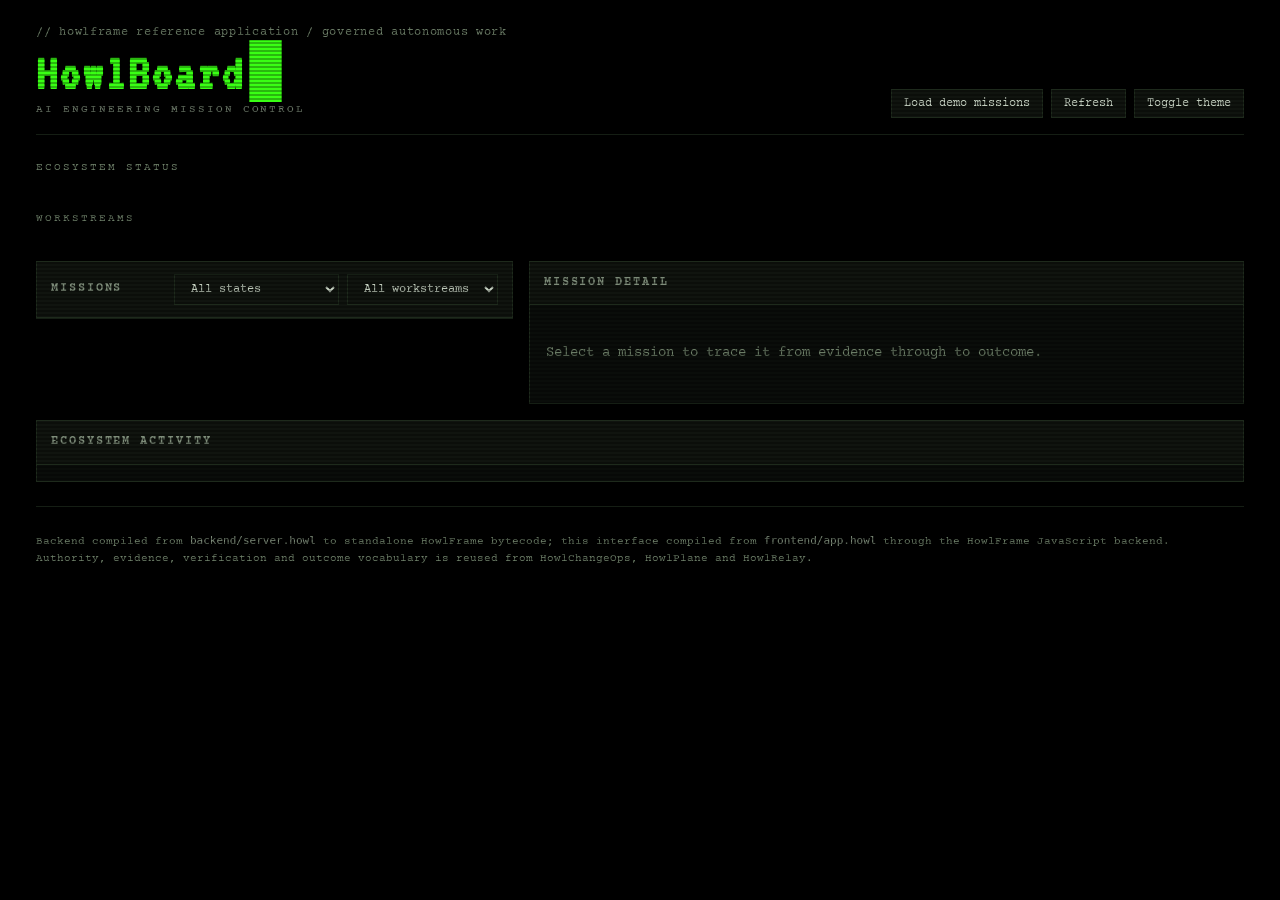
==== commit fce67fee: "fix(a11y,test): meet WCAG AA contrast and stop tests running against a stray server Contrast was mea" ====
--- a/frontend/index.html
+++ b/frontend/index.html
@@ -25,6 +25,7 @@
 
         <div id="error" class="error" role="alert" aria-live="assertive"></div>
 
+        <main>
         <section aria-labelledby="status-heading">
             <h2 id="status-heading" class="section-heading">Ecosystem status</h2>
             <div id="stats" class="stats"></div>
@@ -80,6 +81,8 @@
             <div id="feed" class="feed" aria-live="polite"></div>
         </section>
 
+        </main>
+
         <footer class="colophon">
             <p>
                 Backend compiled from <code>backend/server.howl</code> to standalone
--- a/frontend/styles.css
+++ b/frontend/styles.css
@@ -12,7 +12,7 @@
     --edge: #1e2a1c;
     --text: #c8d4c4;
     --text-dim: #7d8c79;
-    --text-faint: #4d5a4a;
+    --text-faint: #6f816a;
 
     --phosphor: #39ff14;
     --executing: #35d6f5;
@@ -38,9 +38,9 @@
     --text-dim: #4a5158;
     --text-faint: #6f7780;
     --phosphor: #0d7a2e;
-    --executing: #087faf;
-    --awaiting: #a3700c;
-    --blocked: #c2521a;
+    --executing: #07719b;
+    --awaiting: #90630b;
+    --blocked: #b04a18;
     --failed: #b32626;
     --verifying: #6a3fb0;
     --remediating: #b3651a;
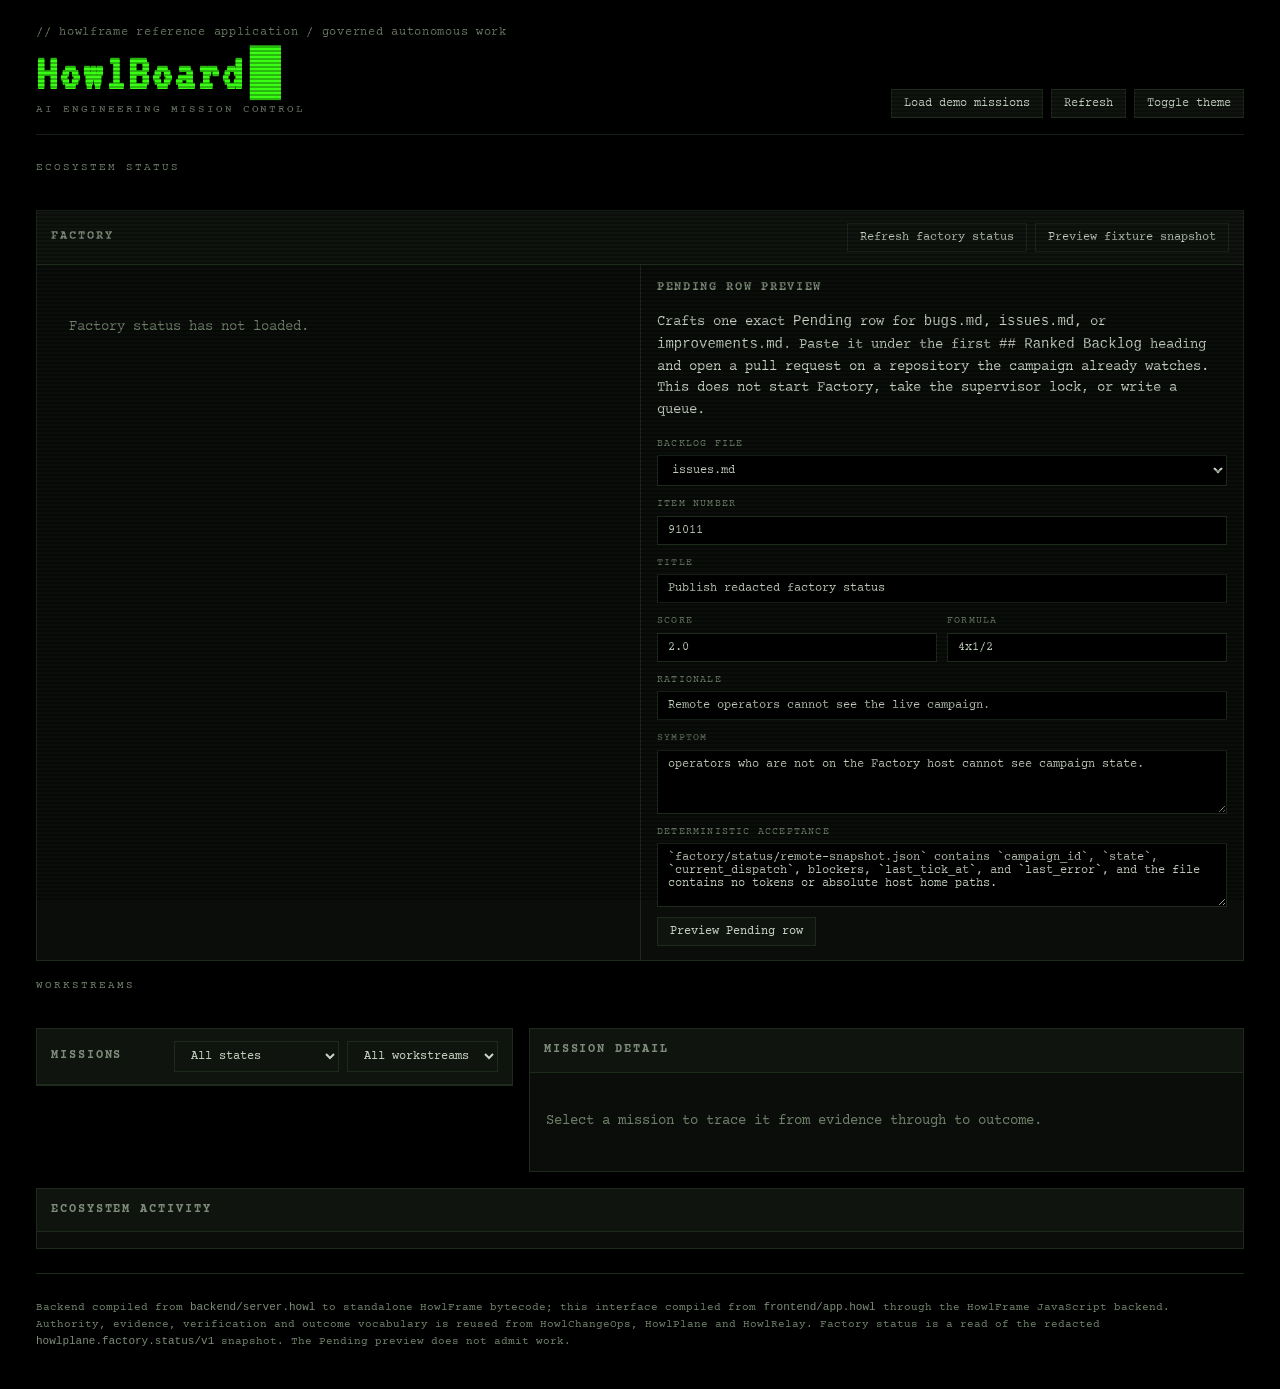
==== commit 5b4b133a: "feat: project Factory status and preview Pending rows Show a redacted howlplane.factory.status/v1 sn" ====
--- a/frontend/index.html
+++ b/frontend/index.html
@@ -29,6 +29,73 @@
         <section aria-labelledby="status-heading">
             <h2 id="status-heading" class="section-heading">Ecosystem status</h2>
             <div id="stats" class="stats"></div>
+        </section>
+
+        <section class="panel" aria-labelledby="factory-heading">
+            <div class="panel-head">
+                <h2 id="factory-heading">Factory</h2>
+                <div class="filters">
+                    <button id="factory-refresh" type="button">Refresh factory status</button>
+                    <button id="factory-fixture" type="button">Preview fixture snapshot</button>
+                </div>
+            </div>
+            <div class="factory-grid">
+                <div id="factory-status" class="factory-status" aria-live="polite">
+                    <p class="empty">Factory status has not loaded.</p>
+                </div>
+                <form id="pending-form" class="pending-form" action="#">
+                    <h3>Pending row preview</h3>
+                    <p class="item-sub">
+                        Crafts one exact <code>Pending</code> row for
+                        <code>bugs.md</code>, <code>issues.md</code>, or
+                        <code>improvements.md</code>. Paste it under the first
+                        <code>## Ranked Backlog</code> heading and open a pull
+                        request on a repository the campaign already watches.
+                        This does not start Factory, take the supervisor lock,
+                        or write a queue.
+                    </p>
+                    <div class="field">
+                        <label for="pending-source">Backlog file</label>
+                        <select id="pending-source">
+                            <option value="issues.md">issues.md</option>
+                            <option value="bugs.md">bugs.md</option>
+                            <option value="improvements.md">improvements.md</option>
+                        </select>
+                    </div>
+                    <div class="field">
+                        <label for="pending-item-id">Item number</label>
+                        <input id="pending-item-id" type="text" value="91011" autocomplete="off">
+                    </div>
+                    <div class="field">
+                        <label for="pending-title">Title</label>
+                        <input id="pending-title" type="text" value="Publish redacted factory status" autocomplete="off">
+                    </div>
+                    <div class="field-row">
+                        <div class="field">
+                            <label for="pending-score">Score</label>
+                            <input id="pending-score" type="text" value="2.0" autocomplete="off">
+                        </div>
+                        <div class="field">
+                            <label for="pending-formula">Formula</label>
+                            <input id="pending-formula" type="text" value="4x1/2" autocomplete="off">
+                        </div>
+                    </div>
+                    <div class="field">
+                        <label for="pending-rationale">Rationale</label>
+                        <input id="pending-rationale" type="text" value="Remote operators cannot see the live campaign." autocomplete="off">
+                    </div>
+                    <div class="field">
+                        <label for="pending-symptom">Symptom</label>
+                        <textarea id="pending-symptom">operators who are not on the Factory host cannot see campaign state.</textarea>
+                    </div>
+                    <div class="field">
+                        <label for="pending-acceptance">Deterministic acceptance</label>
+                        <textarea id="pending-acceptance">`factory/status/remote-snapshot.json` contains `campaign_id`, `state`, `current_dispatch`, blockers, `last_tick_at`, and `last_error`, and the file contains no tokens or absolute host home paths.</textarea>
+                    </div>
+                    <button id="pending-preview-btn" type="button">Preview Pending row</button>
+                    <div id="pending-preview" class="pending-preview" aria-live="polite"></div>
+                </form>
+            </div>
         </section>
 
         <section aria-labelledby="projects-heading">
@@ -89,7 +156,9 @@
                 HowlFrame bytecode; this interface compiled from
                 <code>frontend/app.howl</code> through the HowlFrame JavaScript backend.
                 Authority, evidence, verification and outcome vocabulary is reused from
-                HowlChangeOps, HowlPlane and HowlRelay.
+                HowlChangeOps, HowlPlane and HowlRelay. Factory status is a read of
+                the redacted <code>howlplane.factory.status/v1</code> snapshot.
+                The Pending preview does not admit work.
             </p>
         </footer>
     </div>
--- a/frontend/styles.css
+++ b/frontend/styles.css
@@ -300,6 +300,26 @@
 .mission-row.s-COMPLETED { border-left-color: var(--completed); }
 .mission-row.s-CLOSED { border-left-color: var(--closed); }
 
+.depends-block { margin-top: 12px; }
+.depends-label {
+    margin: 0 0 4px;
+    font-size: 11px;
+    letter-spacing: 0.12em;
+    text-transform: uppercase;
+    color: var(--text-dim);
+}
+.depends-list { list-style: none; margin: 8px 0 0; padding: 0; display: flex; flex-wrap: wrap; gap: 6px; }
+.depends-link {
+    font-family: var(--mono, ui-monospace, monospace);
+    font-size: 12px;
+    padding: 4px 8px;
+    border: 1px solid var(--edge);
+    background: var(--panel-2);
+    color: var(--phosphor, var(--text));
+    cursor: pointer;
+}
+.depends-link:hover { border-color: var(--phosphor); color: var(--phosphor); }
+
 .badge {
     font-size: 10px;
     letter-spacing: 0.1em;
@@ -453,11 +473,98 @@
 
 table { width: 100%; border-collapse: collapse; }
 
+/* --------------------------------------------------------------- factory */
+
+.factory-grid {
+    display: grid;
+    grid-template-columns: minmax(0, 1fr) minmax(0, 1fr);
+}
+
+.factory-status,
+.pending-form {
+    padding: 14px 16px;
+}
+
+.pending-form {
+    border-left: 1px solid var(--edge);
+}
+
+.pending-form h3 {
+    margin: 0 0 8px;
+    font-size: 12px;
+    letter-spacing: 0.14em;
+    text-transform: uppercase;
+    color: var(--text-dim);
+}
+
+.field { display: flex; flex-direction: column; gap: 4px; margin-bottom: 10px; }
+.field-row { display: grid; grid-template-columns: minmax(0, 1fr) minmax(0, 1fr); gap: 10px; }
+.field label {
+    font-size: 10px;
+    letter-spacing: 0.12em;
+    text-transform: uppercase;
+    color: var(--text-faint);
+}
+
+input[type="text"], textarea, .pending-form select {
+    font-family: var(--mono);
+    font-size: 12px;
+    background: var(--bg);
+    color: var(--text);
+    border: 1px solid var(--edge);
+    padding: 7px 10px;
+    width: 100%;
+}
+
+textarea { min-height: 64px; resize: vertical; }
+
+.pending-preview {
+    margin-top: 12px;
+    background: var(--bg);
+    border: 1px solid var(--edge);
+    padding: 10px;
+    overflow-x: auto;
+    white-space: pre-wrap;
+    font-size: 12px;
+    min-height: 0;
+}
+.pending-preview:empty { display: none; }
+
+.prov {
+    display: inline-block;
+    font-size: 10px;
+    letter-spacing: 0.12em;
+    text-transform: uppercase;
+    border: 1px solid currentColor;
+    padding: 2px 7px;
+    margin-bottom: 10px;
+}
+.prov-PUBLISHED { color: var(--completed); }
+.prov-FIXTURE { color: var(--awaiting); }
+.prov-ABSENT, .prov-INVALID { color: var(--text-faint); }
+
+.eligible-yes { color: var(--completed); }
+.eligible-no { color: var(--awaiting); }
+
+.blocker {
+    border-left: 3px solid var(--text-faint);
+    padding: 6px 0 6px 10px;
+    margin-bottom: 8px;
+}
+.blocker-owner { border-left-color: var(--awaiting); }
+.blocker-blocked { border-left-color: var(--blocked); }
+.blocker-deferred { border-left-color: var(--text-faint); }
+.blocker .state { margin-right: 8px; }
+
+.factory-note { color: var(--text-faint); font-size: 11px; margin-top: 10px; }
+
 /* -------------------------------------------------------------- responsive */
 
 @media (max-width: 900px) {
     .layout { grid-template-columns: minmax(0, 1fr); }
     .mission-list { max-height: none; }
+    .factory-grid { grid-template-columns: minmax(0, 1fr); }
+    .pending-form { border-left: 0; border-top: 1px solid var(--edge); }
 }
 
 @media (max-width: 560px) {
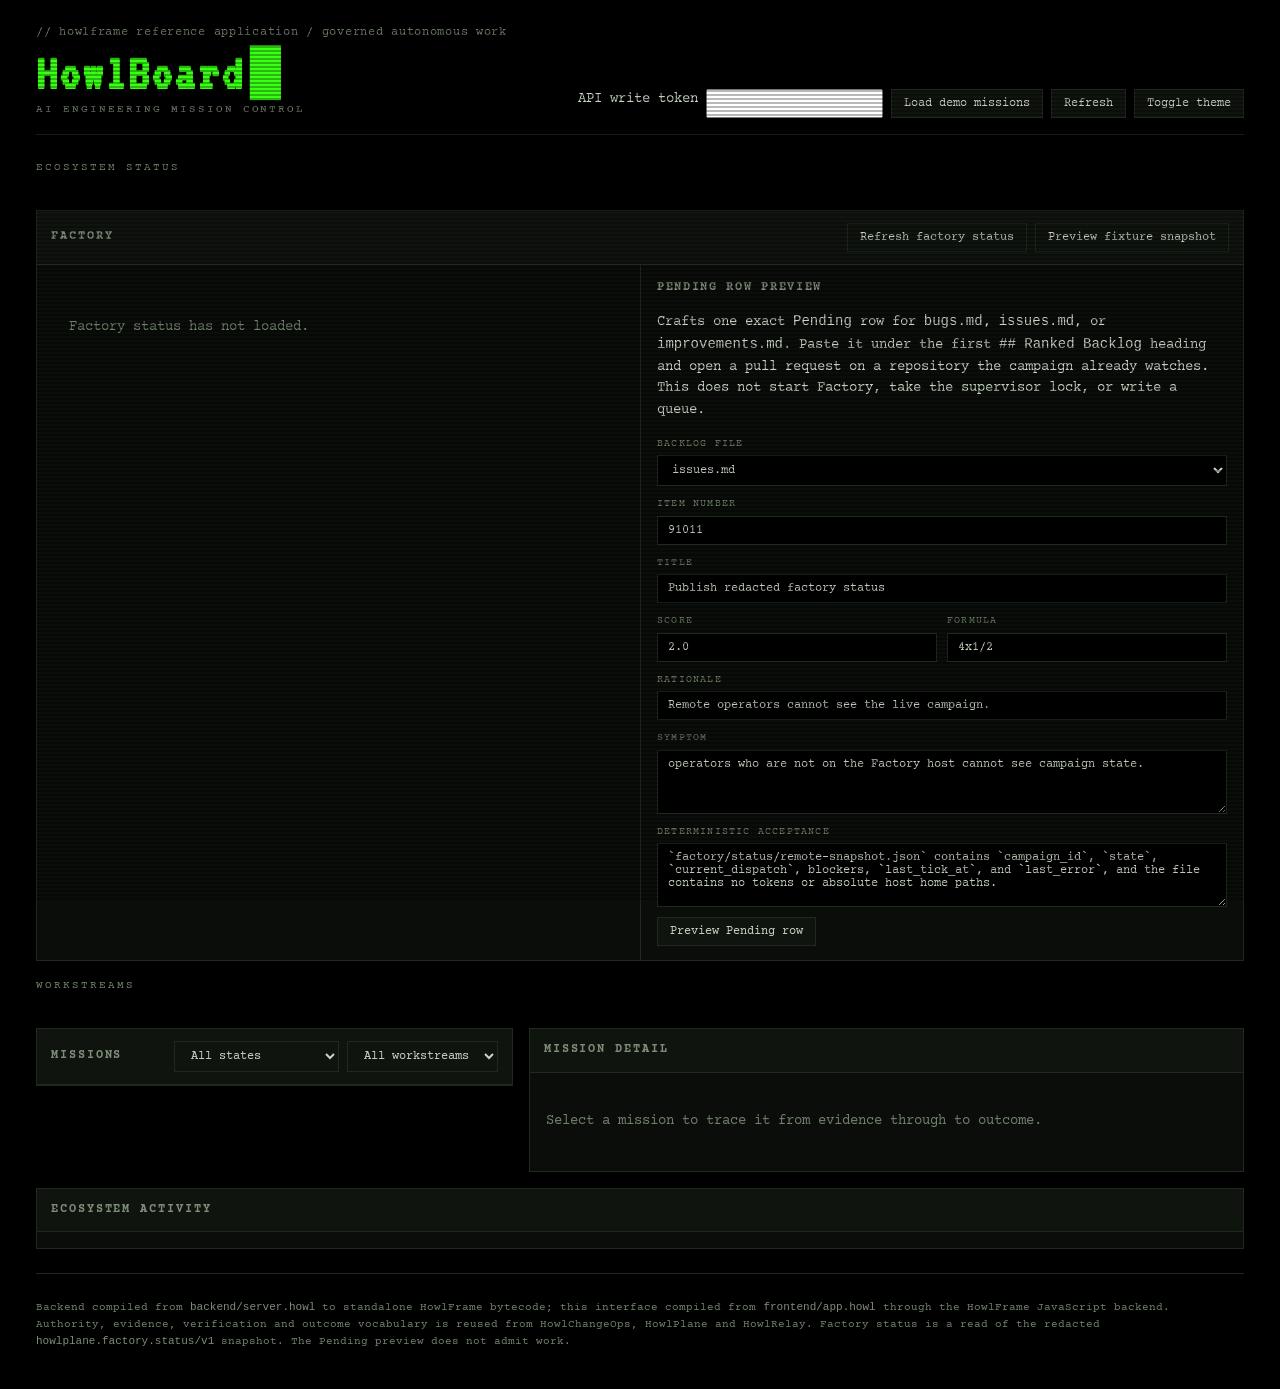
==== commit 3e1091e5: "fix(auth): require explicit authorization for Board mutations" ====
--- a/frontend/index.html
+++ b/frontend/index.html
@@ -17,6 +17,9 @@
                 <p class="subtitle">AI engineering mission control</p>
             </div>
             <div class="masthead-actions">
+                <label for="write-token">API write token</label>
+                <input id="write-token" type="password" autocomplete="off"
+                    spellcheck="false" aria-label="API write token">
                 <button id="seed-btn" type="button">Load demo missions</button>
                 <button id="refresh-btn" type="button">Refresh</button>
                 <button id="theme-toggle" type="button">Toggle theme</button>
@@ -163,6 +166,8 @@
         </footer>
     </div>
 
+    <!-- The host grants only the documented local API destination to the compiled client. -->
+    <script>globalThis.HOWLFRAME_ALLOW_CAPS = "network:fetch=localhost:8080";</script>
     <script src="app.js"></script>
 </body>
 </html>
--- a/frontend/styles.css
+++ b/frontend/styles.css
@@ -447,6 +447,7 @@
 .timeline-row.t-fail::before { background: var(--failed); }
 .timeline-row.t-done::before { background: var(--completed); }
 .timeline-row .at { color: var(--text-faint); flex: none; font-size: 11px; }
+.timeline-row > span:not(.at) { min-width: 0; overflow-wrap: anywhere; }
 .timeline-row .what { color: var(--text); }
 .timeline-row .who { color: var(--text-dim); font-size: 11px; }
 
@@ -550,6 +551,7 @@
     border-left: 3px solid var(--text-faint);
     padding: 6px 0 6px 10px;
     margin-bottom: 8px;
+    overflow-wrap: anywhere;
 }
 .blocker-owner { border-left-color: var(--awaiting); }
 .blocker-blocked { border-left-color: var(--blocked); }
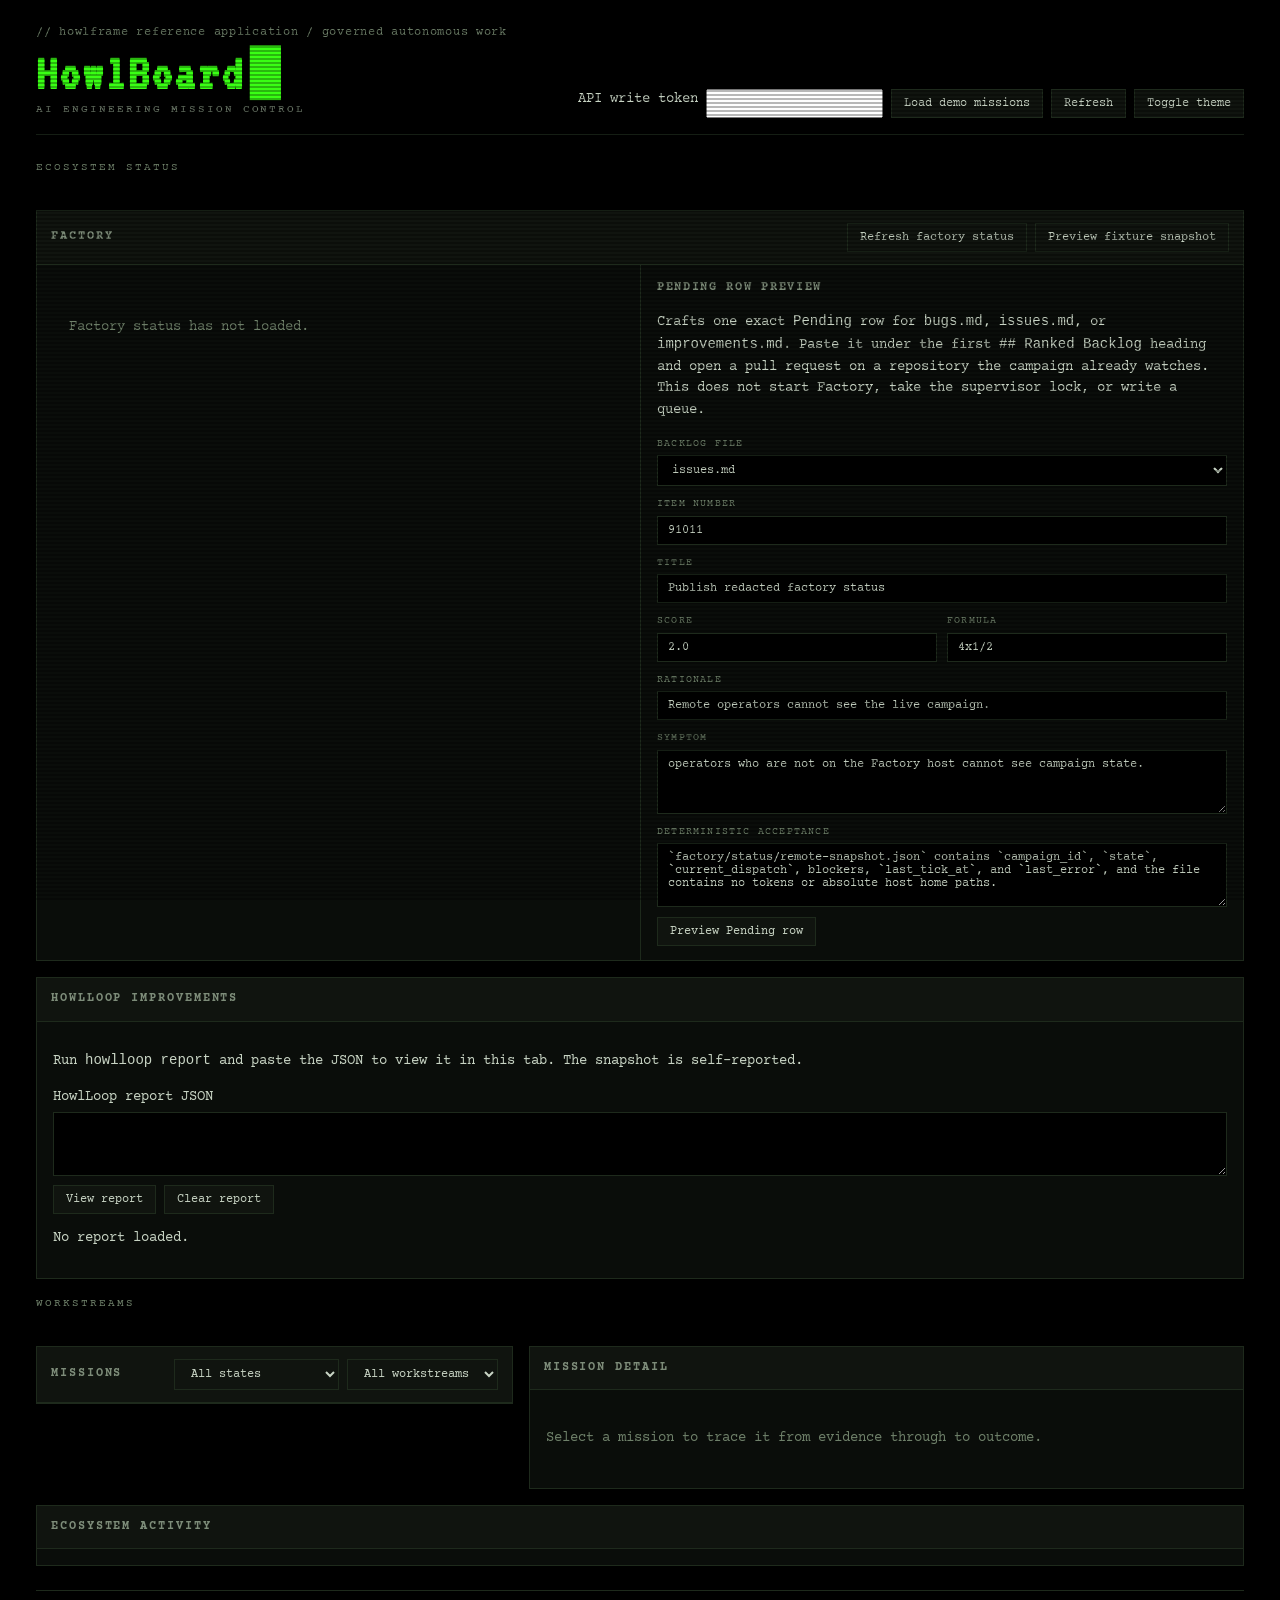
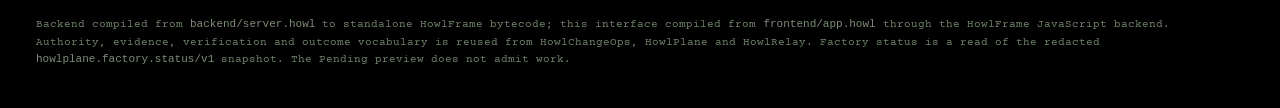
==== commit a4b8cb64: "feat(howlloop): view local improvement reports" ====
--- a/frontend/index.html
+++ b/frontend/index.html
@@ -101,6 +101,27 @@
             </div>
         </section>
 
+        <section class="panel" aria-labelledby="improvement-heading">
+            <div class="panel-head">
+                <h2 id="improvement-heading">HowlLoop improvements</h2>
+            </div>
+            <div class="improvement-body">
+                <form id="improvement-form">
+                    <p id="improvement-help">Run <code>howlloop report</code> and paste the JSON to view it in this tab.
+                        The snapshot is self-reported.</p>
+                    <label for="improvement-json">HowlLoop report JSON</label>
+                    <textarea id="improvement-json" aria-describedby="improvement-help" rows="3"
+                              autocomplete="off" spellcheck="false"></textarea>
+                    <div class="filters">
+                        <button id="improvement-view" type="button">View report</button>
+                        <button type="reset">Clear report</button>
+                    </div>
+                </form>
+                <p id="improvement-status" role="status">No report loaded.</p>
+                <div id="improvement-results"></div>
+            </div>
+        </section>
+
         <section aria-labelledby="projects-heading">
             <h2 id="projects-heading" class="section-heading">Workstreams</h2>
             <div id="projects" class="projects"></div>
--- a/frontend/styles.css
+++ b/frontend/styles.css
@@ -560,6 +560,11 @@
 
 .factory-note { color: var(--text-faint); font-size: 11px; margin-top: 10px; }
 
+.improvement-body { padding: 14px 16px; }
+.improvement-body label { display: block; margin-bottom: 4px; }
+.improvement-body textarea:focus-visible { outline: 2px solid var(--phosphor); outline-offset: 2px; }
+#improvement-results { margin-top: 12px; overflow-wrap: anywhere; }
+
 /* -------------------------------------------------------------- responsive */
 
 @media (max-width: 900px) {
